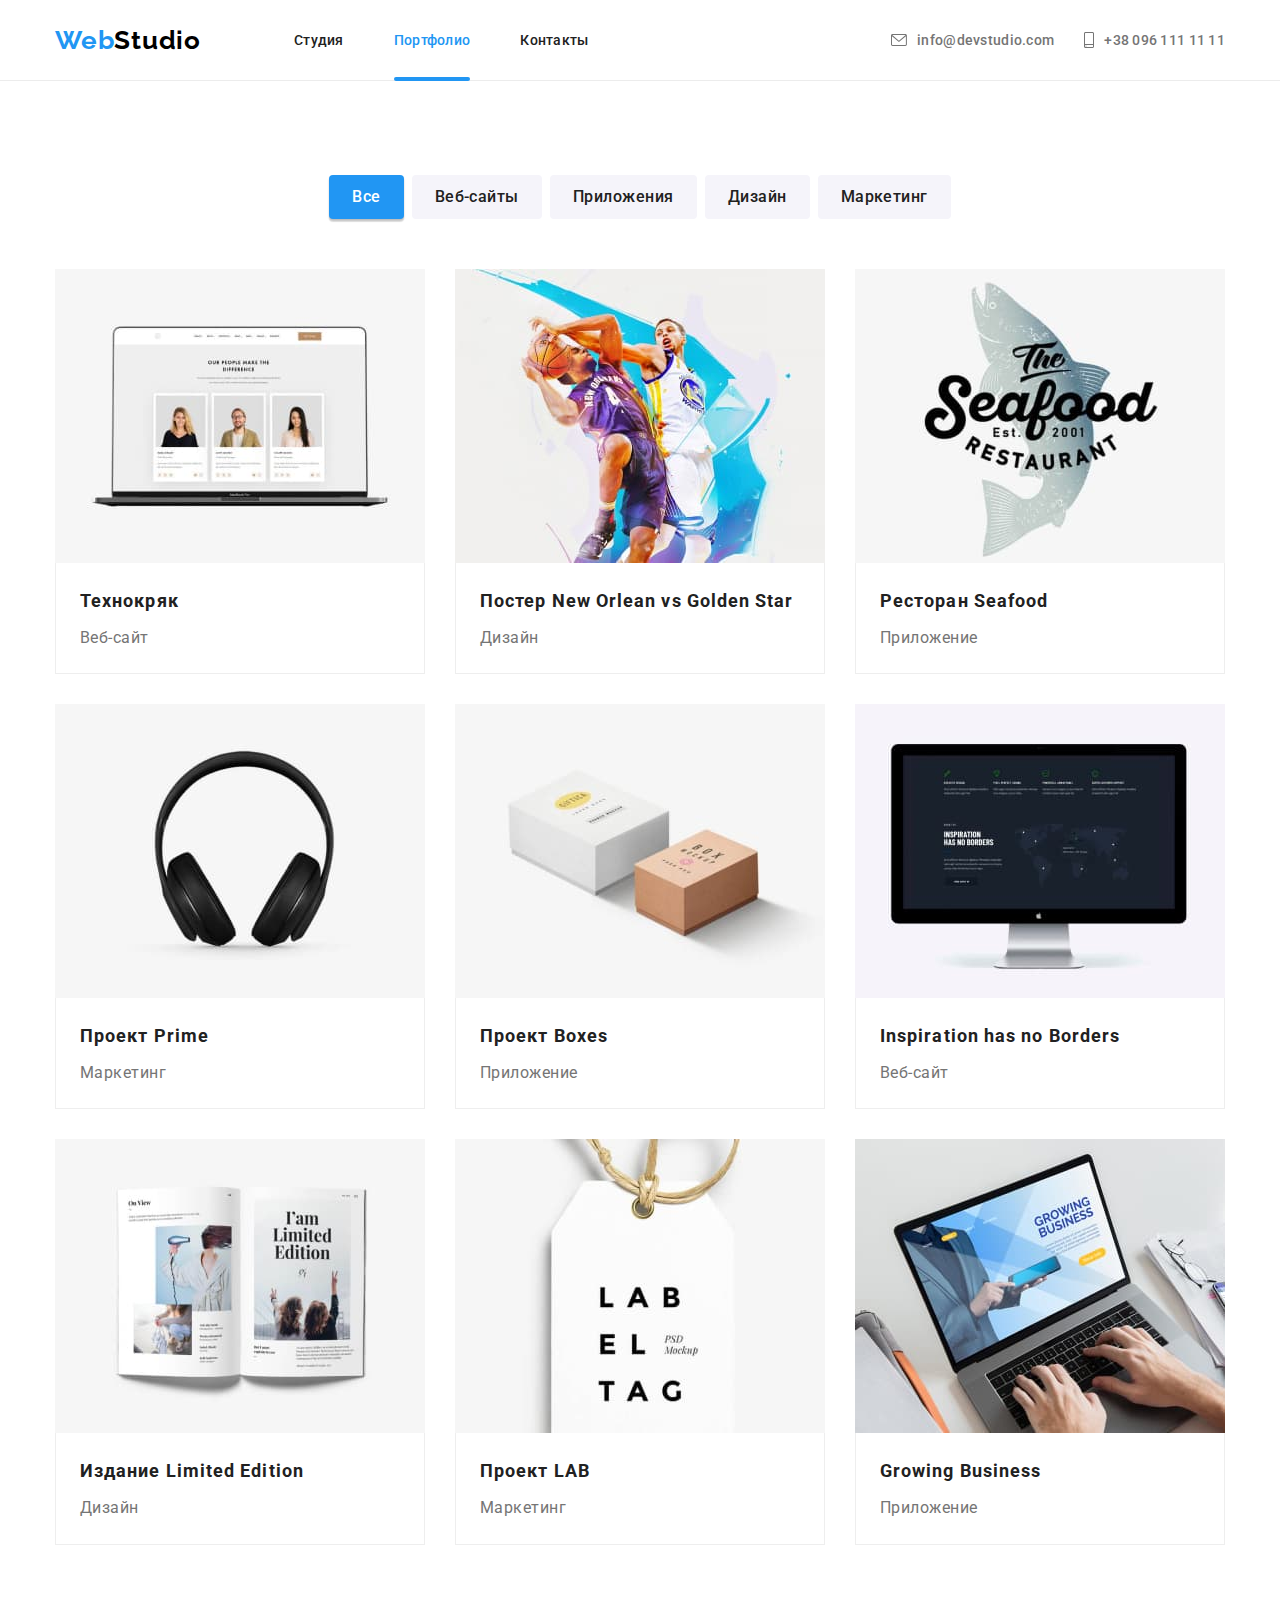
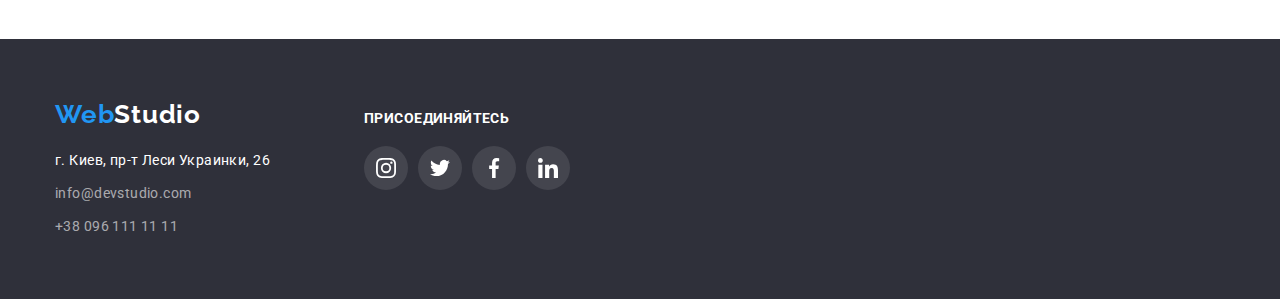
==== portfolio.html @ a91f4798 "create repo" ====
<!DOCTYPE html>
<html lang="ru">
<head>
    <meta charset="UTF-8">
    <meta http-equiv="X-UA-Compatible" content="IE=edge">
    <meta name="viewport" content="width=device-width, initial-scale=1.0">
    <!-- Сначала нормализатор -->
    <link rel="stylesheet" href="https://cdnjs.cloudflare.com/ajax/libs/modern-normalize/1.0.0/modern-normalize.min.css" />
    <link rel="preconnect" href="https://fonts.googleapis.com">
    <link rel="preconnect" href="https://fonts.gstatic.com" crossorigin>
    <link href="https://fonts.googleapis.com/css2?family=Raleway:wght@700&family=Roboto:wght@400;500;700;900&display=swap"
        rel="stylesheet">
    <link rel="stylesheet" href="./css/styles.css">
    <title>Портфолио</title>
</head>
<body>
    <!--шапка сайта-->
    <header class="header">
        <div class="container">
            <nav class="site-nav">
                <a href="./index.html" class="logo" target="_blank" rel="noopener noreferrer">
                    <span class="accent">Web</span>Studio
                </a>
    
                <ul class="nav-list">
                    <li class="item">
                        <a href="./index.html" class="link ">Студия</a>
                    </li>
                    <li class="item">
                        <a href="./portfolio.html" class="link current">Портфолио</a>
                    </li>
                    <li class="item">
                        <a href="" class="link">Контакты</a>
                    </li>
                </ul>
            </nav>
    
            <ul class="nav-address">
                <li class="nav-address-item ">
                    <svg class="nav-address-icon" width="16" height="12">
                        <use href="./images/symbol-defs.svg#icon-envelope"></use>
                    </svg>
                    <a href="mailto:info@devstudio.com" class="link envelope">info@devstudio.com</a>
                </li>
                <li class="nav-address-item ">
                    <svg class="nav-address-icon" width="10" height="16">
                        <use href="./images/symbol-defs.svg#icon-smartphone"></use>
                    </svg>
                    <a href="tel:+380961111111" class="link smartphone">+38 096 111 11 11</a>
                </li>
            </ul>
        </div>
    
    </header>
    <!--Контент страницы Портфолио-->
    <main>

        <section class="section">
            <div class="container">
                <h1 class="hidden">Портфолио</h1>
            <!--Фильтр поиска по странице-->
                <ul class="filter-list ">
                    <li class="filter-item">
                        <button class="btn current-btn" type="button">Все</button>
                    </li>
                    <li class="filter-item"> 
                        <button class="btn" type="button">Веб-сайты</button>
                    </li>
                    <li class="filter-item">
                        <button class="btn" type="button">Приложения</button>
                    </li>
                    <li class="filter-item">
                        <button class="btn" type="button">Дизайн</button>
                    </li>
                    <li class="filter-item">
                        <button class="btn" type="button">Маркетинг</button>
                    </li>
                </ul>

                <ul class="portfolio-list ">
                    <li class="portfolio-card">
                        <a href="" class="link">
                            <div class="card-thumb">
                                <img src="./images/portfolio1.jpg" 
                                alt="Веб-сайт Технокряк" 
                                width="370" height="294">
                                <div class="card-overlay">
                                    <p class="text-overlay"> Ресурс предлагает комплексные предложения с разным уровнем функционала и сервисов. Все это позволит посетителю получить
                                    исчерпывающие сведения о компании или частном лице.</p>
                                </div>
                            </div>
                            <div class="description">
                                <h2 class="title">Технокряк</h2>
                                <p class="text">Веб-сайт</p>
                            </div>
                        </a>
                    </li>
                    <li class="portfolio-card">
                        <a href="" class="link">
                            <div class="card-thumb">
                            <img src="./images/portfolio2.jpg"
                            alt="Постер New Orlean vs Golden Star"
                            width="370" height="294">
                            <div class="card-overlay">
                                <p class="text-overlay"> Ресурс предлагает комплексные предложения с разным уровнем функционала и сервисов. Все это
                                    позволит посетителю получить
                                    исчерпывающие сведения о компании или частном лице.</p>
                            </div>
                            </div>
                            <div class="description">
                            <h2 class="title">Постер New Orlean vs Golden Star</h2>
                            <p class="text">Дизайн</p>
                            </div>
                        </a>
                    </li>
                    <li class="portfolio-card">
                        <a href="" class="link">
                            <div class="card-thumb">
                            <img src="./images/portfolio3.jpg"
                            alt="Логотип Ресторана Seafood"
                            width="370" height="294">
                            <div class="card-overlay">
                                <p class="text-overlay"> Ресурс предлагает комплексные предложения с разным уровнем функционала и сервисов. Все это
                                    позволит посетителю получить
                                    исчерпывающие сведения о компании или частном лице.</p>
                            </div>
                            </div>
                            <div class="description">
                            <h2 class="title">Ресторан Seafood</h2>
                            <p class="text">Приложение</p>
                            </div>
                        </a>
                    </li>
                    <li class="portfolio-card">
                     <a href="" class="link">
                        <div class="card-thumb">
                            <img src="./images/portfolio4.jpg" 
                            alt="Наушники Проект Prime"
                            width="370" height="294">
                            <div class="card-overlay">
                                <p class="text-overlay"> Ресурс предлагает комплексные предложения с разным уровнем функционала и сервисов. Все это
                                    позволит посетителю получить
                                    исчерпывающие сведения о компании или частном лице.</p>
                            </div>
                        </div>
                        <div class="description">
                            <h2 class="title">Проект Prime</h2>
                            <p class="text">Маркетинг</p>
                        </div>
                        </a>
                    </li>
                    <li class="portfolio-card">
                        <a href="" class="link">
                            <div class="card-thumb">
                            <img src="./images/portfolio5.jpg" 
                            alt="Проект Boxes"
                            width="370" height="294">
                            <div class="card-overlay">
                                <p class="text-overlay"> Ресурс предлагает комплексные предложения с разным уровнем функционала и сервисов. Все это
                                    позволит посетителю получить
                                    исчерпывающие сведения о компании или частном лице.</p>
                            </div>
                            </div>
                            <div class="description">
                            <h2 class="title">Проект Boxes</h2>
                            <p class="text">Приложение</p>
                            </div>
                        </a>
                    </li>
                    <li class="portfolio-card">
                        <a href="" class="link">
                            <div class="card-thumb">
                            <img src="./images/portfolio6.jpg" 
                            alt="Веб-сайтInspiration has no Borders"
                            width="370" height="294">
                            <div class="card-overlay">
                                <p class="text-overlay"> Ресурс предлагает комплексные предложения с разным уровнем функционала и сервисов. Все это
                                    позволит посетителю получить
                                    исчерпывающие сведения о компании или частном лице.</p>
                            </div>
                            </div>
                            <div class="description">
                            <h2 class="title" lang="en">Inspiration has no Borders</h2>
                            <p class="text">Веб-сайт</p>
                            </div>
                        </a>
                    </li>
                    <li class="portfolio-card">
                        <a href="" class="link">
                            <div class="card-thumb">
                            <img src="./images/portfolio7.jpg" 
                            alt="Дизайн книг издания Limited Edition"
                            width="370" height="294">
                            <div class="card-overlay">
                                <p class="text-overlay"> Ресурс предлагает комплексные предложения с разным уровнем функционала и сервисов. Все это
                                    позволит посетителю получить
                                    исчерпывающие сведения о компании или частном лице.</p>
                            </div>
                            </div>
                            <div class="description">
                            <h2 class="title">Издание Limited Edition</h2>
                            <p class="text">Дизайн</p>
                            </div>
                        </a>
                    </li>
                    <li class="portfolio-card">
                        <a href="" class="link">
                            <div class="card-thumb">
                            <img src="./images/portfolio8.jpg" 
                            alt="Бирка Проекта LAB"
                            width="370" height="294">
                            <div class="card-overlay">
                                <p class="text-overlay"> Ресурс предлагает комплексные предложения с разным уровнем функционала и сервисов. Все это
                                    позволит посетителю получить
                                    исчерпывающие сведения о компании или частном лице.</p>
                            </div>
                            </div>
                            <div class="description">
                            <h2 class="title">Проект LAB</h2>
                            <p class="text">Маркетинг</p>
                            </div>
                        </a>
                    </li>
                    <li class="portfolio-card">
                        <a href="" class="link">
                            <div class="card-thumb">
                            <img src="./images/portfolio9.jpg" 
                            alt="Экран ноутбука с приложением Growing Business"
                            width="370" height="294">
                            <div class="card-overlay">
                                <p class="text-overlay"> Ресурс предлагает комплексные предложения с разным уровнем функционала и сервисов. Все это
                                    позволит посетителю получить
                                    исчерпывающие сведения о компании или частном лице.</p>
                            </div>
                            </div>
                            <div class="description">
                            <h2 class="title">Growing Business</h2>
                            <p class="text">Приложение</p>
                            </div>
                        </a>
                    </li>
                </ul>
            </div>
        </section>
    </main>
    <!--Подвал -->
    <footer>
        <div class="container">
            <div class="address-footer">
                <a class="logo" href="./index.html" target="_blank" rel="noopener noreferrer">
                    <span class="accent">Web</span>Studio
                </a>
                <address>
                    <ul class="address-list ">
                        <li class="address-item">
                            <p> г. Киев, пр-т Леси Украинки, 26</p>
                        </li>
                        <li class="address-item">
                            <a class="link" href="mailto:info@devstudio.com">info@devstudio.com</a>
                        <li class="address-item">
                            <a class="link" href="tel:+380961111111">+38 096 111 11 11</a>
                        </li>
                    </ul>
                </address>
            </div>
    
            <div class="social-footer">
                <p class="social-footer-title">Присоединяйтесь</p>
                <ul class="footer-social-list">
                    <li class="footer-social-item">
                        <a class="footer-social-link" href="">
                            <svg class="footer-social-icon" width="20" height="20">
                                <use href="./images/symbol-defs.svg#icon-instagram"></use>
                            </svg>
                        </a>
                    </li>
                    <li class="footer-social-item">
                        <a class="footer-social-link current" href="">
                            <svg class="footer-social-icon" width="20" height="20">
                                <use href="./images/symbol-defs.svg#icon-twitter"></use>
                            </svg>
                        </a>
                    </li>
                    <li class="footer-social-item">
                        <a class="footer-social-link" href="">
                            <svg class="footer-social-icon" width="20" height="20">
                                <use href="./images/symbol-defs.svg#icon-facebook"></use>
                            </svg>
                        </a>
                    </li>
                    <li class="footer-social-item">
                        <a class="footer-social-link" href="">
                            <svg class="footer-social-icon" width="20" height="20">
                                <use href="./images/symbol-defs.svg#icon-linkedin"></use>
                            </svg>
                        </a>
                    </li>
                </ul>
            </div>
    
    
        </div>
    </footer>

</body>
</html>
---- css/styles.css ----
:root {
  --accent-color: #2196f3;
  --text-color-p: #757575; /*text color */
  --text-color-h: #212121; /*header color */
  --text-color-logo: #000000;
  --text-color-hover: #ffffff;
  --text-color-logo-footer: #ffffff;
  --bg-color-main: #ffffff; /*background-color section  */
  --bg-color-card: #ffffff;
  --bg-color-header: #ffffff;
  --bg-overlay-accent: rgba(33, 150, 243, 0.9);
  --hero-title-color: #ffffff;
  --btn-text-color: #ffffff;
  --social-color-hover: #ffffff;
  --social-color: #afb1b8;
  --bg-color-hero: #2f303a; /*background-color section-hero  */
  --bg-color-footer: #2f303a;
  --line-color: #ececec; /* line-color header(top)*/
  --bg-section-team: #f5f4fa; /*background-color section-team */
  --link-color-address: rgba(255, 255, 255, 0.6);
  --p-color-address: #ffffff;
  --bg-hover-button: #188ce8;
  --bg-social-icon-footer: rgba(255, 255, 255, 0.1);
}
html {
  box-sizing: border-box;
}
*,
*::before,
*::after {
  box-sizing: inherit;
}
/* Убираем  маркеры */
ul,
ol {
  list-style: none;
}

/* Убираем внешние, внутренние отступы */
body,
h1,
h2,
h3,
h4,
p,
ul,
ol,
li,
figure,
figcaption,
blockquote,
customer-item-link dl,
dd {
  margin: 0;
  padding: 0;
}
/* Упрощаем работу с изображениями */
img {
  display: block;
  max-width: 100%;
  height: auto;
}
body {
  font-family: 'Roboto', sans-serif;
  font-size: 14px;
  line-height: 1.17;
  color: var(--text-color-p);
  background-color: var(--bg-color-main);
}
.container {
  /* outline: 1px solid tomato; */
  width: 1200px; /* 1170+ 15+15*/
  padding: 0 15px;
  margin: 0 auto;
  text-align: center;
}

.link,
.logo {
  text-decoration: none;
}
/* header */
.header {
  width: 100%;
  /* position: fixed;
  z-index: 1; */
  background-color: var(--bg-color-header);
  border-bottom: 1px solid var(--line-color);
}
.header > .container {
  display: flex;
}
/* site nav */
.site-nav {
  display: flex;
  align-items: center;
  justify-content: flex-start;
}
/* main {
  padding-top: 80.38px;
} */
.logo {
  margin-right: 93px;
  font-family: 'Raleway', sans-serif;
  font-weight: 700;
  font-size: 26px;
  line-height: 1.19; /* 31px/26px =1.19 */
  color: var(--text-color-logo);
  /* identical to box height */
  letter-spacing: 0.03em;
}
.logo .accent {
  color: var(--accent-color);
}

.site-nav .link:hover,
.site-nav .link:focus,
.address-item .link:hover,
.address-item .link:focus {
  color: var(--accent-color);
}
.nav-list,
.nav-address {
  display: flex;
}
.nav-list .item {
  margin-right: 50px;
}
.nav-list .item:last-child {
  margin-right: 0;
}
.nav-list .link {
  display: block;
  padding-top: 32px;
  padding-bottom: 32px;
  color: var(--text-color-h);

  font-weight: 500;
  /* font-size: 14px; */
  /* line-height: 1.17; 16.41px/14px =1.17 */
  letter-spacing: 0.02em;
  transition-property: color;
  transition-duration: 250ms;
  transition-timing-function: cubic-bezier(0.4, 0, 0.2, 1);
}
.nav-list .current {
  color: var(--accent-color);
}
.nav-list .item {
  position: relative;
}

.link.current::after,
.nav-list .link::after,
.nav-address-item::after {
  position: absolute;
  content: '';
  bottom: -1px;
  left: 0;
  width: 100%;
  height: 4px;
  background-color: var(--accent-color);
  border-radius: 2px;
  transition: background-color 250ms cubic-bezier(0.4, 0, 0.2, 1),
    opacity 250ms cubic-bezier(0.4, 0, 0.2, 1);
}

.nav-list .link::after,
.nav-address-item::after {
  opacity: 0;
  transform: scale(0);
  transition: transform 250ms cubic-bezier(0.4, 0, 0.2, 1);
}

.link.current::after {
  opacity: 1;
  transform: scale(1);
}
.nav-list .link:hover::after,
.nav-list .link:focus::after,
.nav-address-item:hover::after,
.nav-address-item:focus::after {
  opacity: 1;
  transform: scale(1);
}
.nav-address {
  margin-left: auto;
}
.nav-address-item + .nav-address-item {
  margin-left: 30px;
}

.nav-address-item {
  position: relative;
  display: flex;
  justify-content: center;
  align-items: center;
  padding-top: 32px;
  padding-bottom: 32px;
  color: var(--text-color-p);
  font-weight: 500;
  letter-spacing: 0.02em;
  fill: var(--link-color-address);
}
.nav-address-item .link {
  color: inherit;
  transition: color 250ms cubic-bezier(0.4, 0, 0.2, 1);
}

.nav-address-item:hover .link,
.nav-address-item:focus .link,
.nav-address-item:hover .nav-address-icon,
.nav-address-item:focus .nav-address-icon {
  color: var(--accent-color);
  fill: var(--accent-color);
}
.nav-address-icon {
  margin-right: 10px;
  fill: currentColor;
}

/* section Hero */
.hero {
  max-width: 1600px;
  height: 600px;
  margin: 0 auto;
  padding-top: 200px;
  padding-bottom: 200px;
  background-color: var(--bg-color-hero);
  background-image: linear-gradient(to right, rgba(0, 0, 0, 0.4) 0%, rgba(47, 48, 58, 0.4) 100%),
    url(./../images/img_hero.jpg);
  background-size: cover, cover;
  background-position: center, center;
  background-repeat: no-repeat, no-repeat;
  text-align: center;
}

.hero-title {
  margin: 0 auto;
  width: 696px;
  color: var(--hero-title-color);
  font-weight: 900;
  font-size: 44px;
  line-height: 1.36; /* 60px/44px =1.36 */

  letter-spacing: 0.06em;
  text-transform: uppercase;
}

.hero .btn {
  margin-top: 30px;
  padding: 10px 32px;
  color: var(--btn-text-color);
  background-color: var(--accent-color);

  font-weight: 700;
  font-size: 16px;
  line-height: 1.88;
  /* identical to box height, or 188% = 30px/16px */

  align-items: center;
  text-align: center;
  letter-spacing: 0.06em;

  border: 1px solid transparent; /* прозрачная рамка*/
  border-radius: 4px;
  border: none;

  cursor: pointer;

  transition: background-color 250ms cubic-bezier(0.4, 0, 0.2, 1);
}
.hero .btn:hover,
.hero .btn:focus {
  background-color: var(--bg-hover-button);
}
/* section Features */
.section {
  padding: 94px 0;
  margin-top: 0;
}
.hidden {
  position: absolute;
  width: 1px;
  height: 1px;
  margin: -1px;
  border: 0;
  padding: 0;
  white-space: nowrap;
  clip-path: inset(100%);
  clip: rect(0 0 0 0);
  overflow: hidden;
}
.feature-list {
  display: flex;
  flex-wrap: wrap;
}
.feature-list .feature-item {
  width: 270px;
  text-align: left;
}
.feature-list .feature-item + .feature-item {
  margin-left: 30px;
}
.feature-item-rectangle {
  width: 270px;
  height: 120px;
  margin-bottom: 30px;
  display: flex;
  justify-content: center;
  align-items: center;
  fill: var(--text-color-h);
  background-color: var(--bg-section-team);
  border-radius: 4px;
}
.feature-item-icon {
  width: 70px;
  height: 70px;
}

.feature-item .title {
  margin-bottom: 10px;
  font-weight: 700;
  font-size: 14px;
  line-height: 1.14;
  letter-spacing: 0.03em;
  text-transform: uppercase;
  color: var(--text-color-h);
}
.feature-item .text {
  font-weight: 400;
  line-height: 1.71;
  /* or 171% = 24px/14px*/
  letter-spacing: 0.03em;
}
/* section Projects */
.projects {
  padding-top: 0;
}
.section-title {
  margin-top: 0;
  margin-bottom: 50px;
  color: var(--text-color-h);
  font-weight: 700;
  font-size: 36px;
  line-height: 1.17; /* or 117% = 42px/36px*/
  text-align: center;
  letter-spacing: 0.03em;
}
.projects-list {
  display: flex;
  flex-wrap: nowrap;
}
.projects-item + .projects-item {
  margin-left: 30px;
}
.thumb {
  position: relative;
  box-sizing: border-box;

  width: 370px;
  height: 294px;
}
.thumb img {
  object-fit: cover;
}
.thumb > .label {
  position: absolute;
  bottom: 0;
  left: 0;
  margin: 0;
  display: flex;
  align-items: center;
  justify-content: center;

  min-width: 100%;
  min-height: 70px;

  font-style: normal;
  font-weight: 700;
  font-size: 14px;
  line-height: 1.14;
  text-align: center;
  letter-spacing: 0.03em;
  text-transform: uppercase;
  color: var(--text-color-hover);
  background: rgba(47, 48, 58, 0.8);
  box-sizing: border-box;
}
/* section Team */
.section-team {
  background-color: var(--bg-section-team);
}
/* .section-team .section-title {
} */
.team-list {
  display: flex;
  flex-wrap: wrap;
}
.team-card {
  background-color: var(--bg-color-card);
  box-shadow: 0px 1px 3px rgba(0, 0, 0, 0.12), 0px 1px 1px rgba(0, 0, 0, 0.14),
    0px 2px 1px rgba(0, 0, 0, 0.2);
  border-radius: 0px 0px 4px 4px;
}
.team-list .team-card + .team-card {
  margin-left: 30px;
}
.card-description {
  padding: 30px 0;
}

.card-name {
  margin-bottom: 10px;
  color: var(--text-color-h);
  font-weight: 500;
  font-size: 16px;
  line-height: 1.19; /*19px/16px= 1.19*/
  /* identical to box height */
  text-align: center;
  letter-spacing: 0.03em;
}
.team-card .text {
  margin-bottom: 16px;
  font-size: 16px;
  line-height: 1.19; /*19px/16px= 1.19*/
  /* identical to box height */
  text-align: center;
  letter-spacing: 0.03em;
}
.team-social-list {
  display: flex;
  justify-content: center;
  align-items: center;
}

.team-social-item + .team-social-item {
  margin-left: 10px;
}
.team-social-link {
  width: 44px;
  height: 44px;
  display: flex;
  justify-content: center;
  align-items: center;
  border-radius: 50%;
  background-color: transparent;
  fill: var(--social-color);
  transition: color 250ms cubic-bezier(0.4, 0, 0.2, 1), fill 250ms cubic-bezier(0.4, 0, 0.2, 1),
    background-color 250ms cubic-bezier(0.4, 0, 0.2, 1);
}
.team-social-link:hover,
.team-social-link:focus {
  background-color: var(--accent-color);
  fill: var(--social-color-hover);
}
/* section customer */
.customer .container {
  padding: 94px 0;
}
.customer-title {
  margin-bottom: 50px;
  color: var(--text-color-h);
  font-weight: 700;
  font-size: 36px;
  line-height: 1.16;
  text-align: center;
  letter-spacing: 0.03em;
}
.customer-list {
  display: flex;
  flex-wrap: nowrap;
  justify-content: center;
}
.customer-item {
  width: 170px;
  height: 92px;
  display: flex;
  justify-content: center;
  align-items: center;
}
.customer-item + .customer-item {
  margin-left: 30px;
}
.customer-item-link {
  padding: 16px 32px;
  display: flex;
  text-decoration: none;
  color: var(--social-color);
  fill: var(--social-color);
  border: 1px solid var(--social-color);
  box-sizing: border-box;
  border-radius: 4px;
  transition: color 250ms cubic-bezier(0.4, 0, 0.2, 1), fill 250ms cubic-bezier(0.4, 0, 0.2, 1),
    border-color 250ms cubic-bezier(0.4, 0, 0.2, 1);
}
.customer-item-icon {
  width: 106px;
  height: 60px;
}

.customer-item-link:hover,
.customer-item-link:focus {
  color: var(--accent-color);
  fill: var(--accent-color);
  border: 1px solid var(--accent-color);
  box-sizing: border-box;
}

/* Footer */
footer {
  padding: 60px 0;
  background-color: var(--bg-color-footer);
}
footer .container {
  display: flex;
  text-align: left;
  align-items: baseline;
}
.address-footer {
  margin-right: 70px;
}
footer .logo {
  display: inline-block;
  margin-bottom: 20px;
  color: var(--text-color-logo-footer);
  font-size: 26px;
  line-height: 1.19;
}
.address-item p {
  margin: 0;
}
.address-list .address-item + .address-item {
  margin-top: 9px;
}
.address-item {
  color: var(--p-color-address);
  font-style: normal;
  line-height: 1.71;
  /* or 171% =24px/14px */
  letter-spacing: 0.03em;
}

.address-item .link {
  color: var(--link-color-address);
  transition: color 250ms cubic-bezier(0.4, 0, 0.2, 1);
}

.social-footer-title {
  margin-bottom: 20px;
  font-weight: 700;
  font-size: 14px;
  line-height: 1.14;
  letter-spacing: 0.03em;
  text-transform: uppercase;

  color: var(--text-color-logo-footer);
}
.footer-social-list {
  display: flex;
  justify-content: center;
  align-items: center;
}

.footer-social-item + .footer-social-item {
  margin-left: 10px;
}
.footer-social-link {
  width: 44px;
  height: 44px;
  display: flex;
  justify-content: center;
  align-items: center;
  border-radius: 50%;
  background-color: var(--bg-social-icon-footer);
  fill: var(--text-color-logo-footer);
  transition: background-color 250ms cubic-bezier(0.4, 0, 0.2, 1),
    fill 250ms cubic-bezier(0.4, 0, 0.2, 1);
}

.footer-social-link:hover,
.footer-social-link:focus {
  background-color: var(--accent-color);
  fill: var(--social-color-hover);
}
/* section Portfolio */
.filter-list {
  display: flex;
  flex-wrap: wrap;
  flex-direction: row;
  margin-bottom: 50px;
  align-items: center;
  justify-content: center;
}
.filter-list .filter-item + .filter-item {
  margin-left: 8px;
}
.filter-item .btn {
  padding: 8px 22px;
  color: var(--text-color-h);
  background-color: var(--bg-section-team);
  font-weight: 500;
  font-size: 16px;
  line-height: 1.62;
  /* identical to box height, or 162%=26px/16px */
  text-align: center;
  letter-spacing: 0.03em;

  border: 1px solid transparent; /* прозрачная рамка*/
  border-radius: 4px;
  cursor: pointer;

  transition: background-color 250ms cubic-bezier(0.4, 0, 0.2, 1),
    color 250ms cubic-bezier(0.4, 0, 0.2, 1), box-shadow 250ms cubic-bezier(0.4, 0, 0.2, 1);
}
.filter-item .btn:hover,
.filter-item .btn:focus,
.filter-item .btn:active,
.filter-item .current-btn {
  color: var(--btn-text-color);
  background: var(--accent-color);
  /* shadow-middle */
  box-shadow: 0px 3px 1px rgba(0, 0, 0, 0.1), 0px 1px 2px rgba(0, 0, 0, 0.08),
    0px 2px 2px rgba(0, 0, 0, 0.12);
}

.portfolio-list {
  margin-top: 50px;
  display: flex;
  flex-wrap: wrap;
}
.portfolio-card {
  min-width: 370px;
  margin-right: 30px;
  margin-bottom: 30px;
  background-color: var(--bg-color-card);
}

.portfolio-card:nth-child(3n) {
  margin-right: 0;
}
.portfolio-card:nth-last-child(-n + 3) {
  margin-bottom: 0;
}
.portfolio-card .link {
  display: block;
  transition: box-shadow 250ms cubic-bezier(0.4, 0, 0.2, 1);
}
.portfolio-card .link:hover,
.portfolio-card .link:focus {
  box-shadow: 0px 1px 1px rgba(0, 0, 0, 0.12), 0px 4px 4px rgba(0, 0, 0, 0.06),
    1px 4px 6px rgba(0, 0, 0, 0.16);
}
.card-thumb img {
  display: block;
  min-width: 100%;
  height: auto;
  /* overflow: hidden; */
}
.card-thumb {
  position: relative;
  overflow: hidden;
}
.portfolio-card .link:hover .card-overlay,
.portfolio-card .link:focus .card-overlay {
  transform: translatey(0);
}
.card-overlay {
  position: absolute;
  display: flex;
  top: 0;
  left: 0;
  width: 100%;
  height: 100%;
  background-color: var(--bg-overlay-accent);
  transform: translatey(100%);
  transition: transform 250ms cubic-bezier(0.4, 0, 0.2, 1);
}
.text-overlay {
  padding: 63px 24px;
  font-size: 18px;
  line-height: 1.56;
  /* or 156% */
  letter-spacing: 0.03em;
  color: var(--text-color-hover);
  text-align: left;
}

.description {
  padding: 20px 24px;
  text-align: left;
  border: 1px solid rgba(238, 238, 238, 1);
  border-top: 0;
  box-sizing: border-box;
}
.portfolio-card .title {
  margin: 0;
  color: var(--text-color-h);
  font-weight: 700;
  font-size: 18px;
  line-height: 2;
  /* identical to box height, or 200% =36px/18px*/
  letter-spacing: 0.06em;
}
.portfolio-card .text {
  margin-top: 4px;
  margin-bottom: 0;
  color: var(--text-color-p);
  font-size: 16px;
  line-height: 1.88;
  /* identical to box height, or 188%=30px/16px */

  letter-spacing: 0.03em;
}
/* modal  */
.backdrop {
  position: fixed;
  z-index: 99;
  top: 0;
  left: 0;
  width: 100%;
  height: 100%;
  background-color: rgba(0, 0, 0, 0.2);
  transition: opacity 500ms visibility 500ms;
}
.is-hidden {
  /* патерн приховування єлементів */
  visibility: hidden;
  opacity: 0;
  pointer-events: none; /* не регистрирует на элементе событие*/
}
.modal {
  position: absolute;
  top: 50%;
  left: 50%;

  width: 528px;
  height: 581px;
  background-color: rgba(255, 255, 255, 1);
  box-shadow: 0px 2px 1px 0px rgba(0, 0, 0, 0.2);
  box-shadow: 0px 1px 1px 0px rgba(0, 0, 0, 0.14);
  box-shadow: 0px 1px 3px 0px rgba(0, 0, 0, 0.12);
  border-radius: 4px;

  transform: translate(-50%, -50%) scale(1) rotate(0deg);
  transition: transform 1000ms;
}
.backdrop.is-hidden .modal {
  transform: scale(0.5) rotate(180deg);
}

.close {
  position: absolute;
  margin: 8px;
  width: 30px;
  height: 30px;
  display: flex;
  justify-content: center;
  align-items: center;
  top: 0;
  right: 0;
  fill: var(--text-color-logo);
  background-color: var(--bg-color-main);
  border: 1px solid rgba(0, 0, 0, 0.1);
  border-radius: 50%;
  box-sizing: border-box;
}
.modal-icon {
  width: 18px;
  height: 18px;
  fill: var(--text-color-logo);
}
@keyframes transformModal {
  0% {
    transform: scale(0) rotate(0deg);
  }

  100% {
    transform: scale(1) rotate(360deg);
  }
}
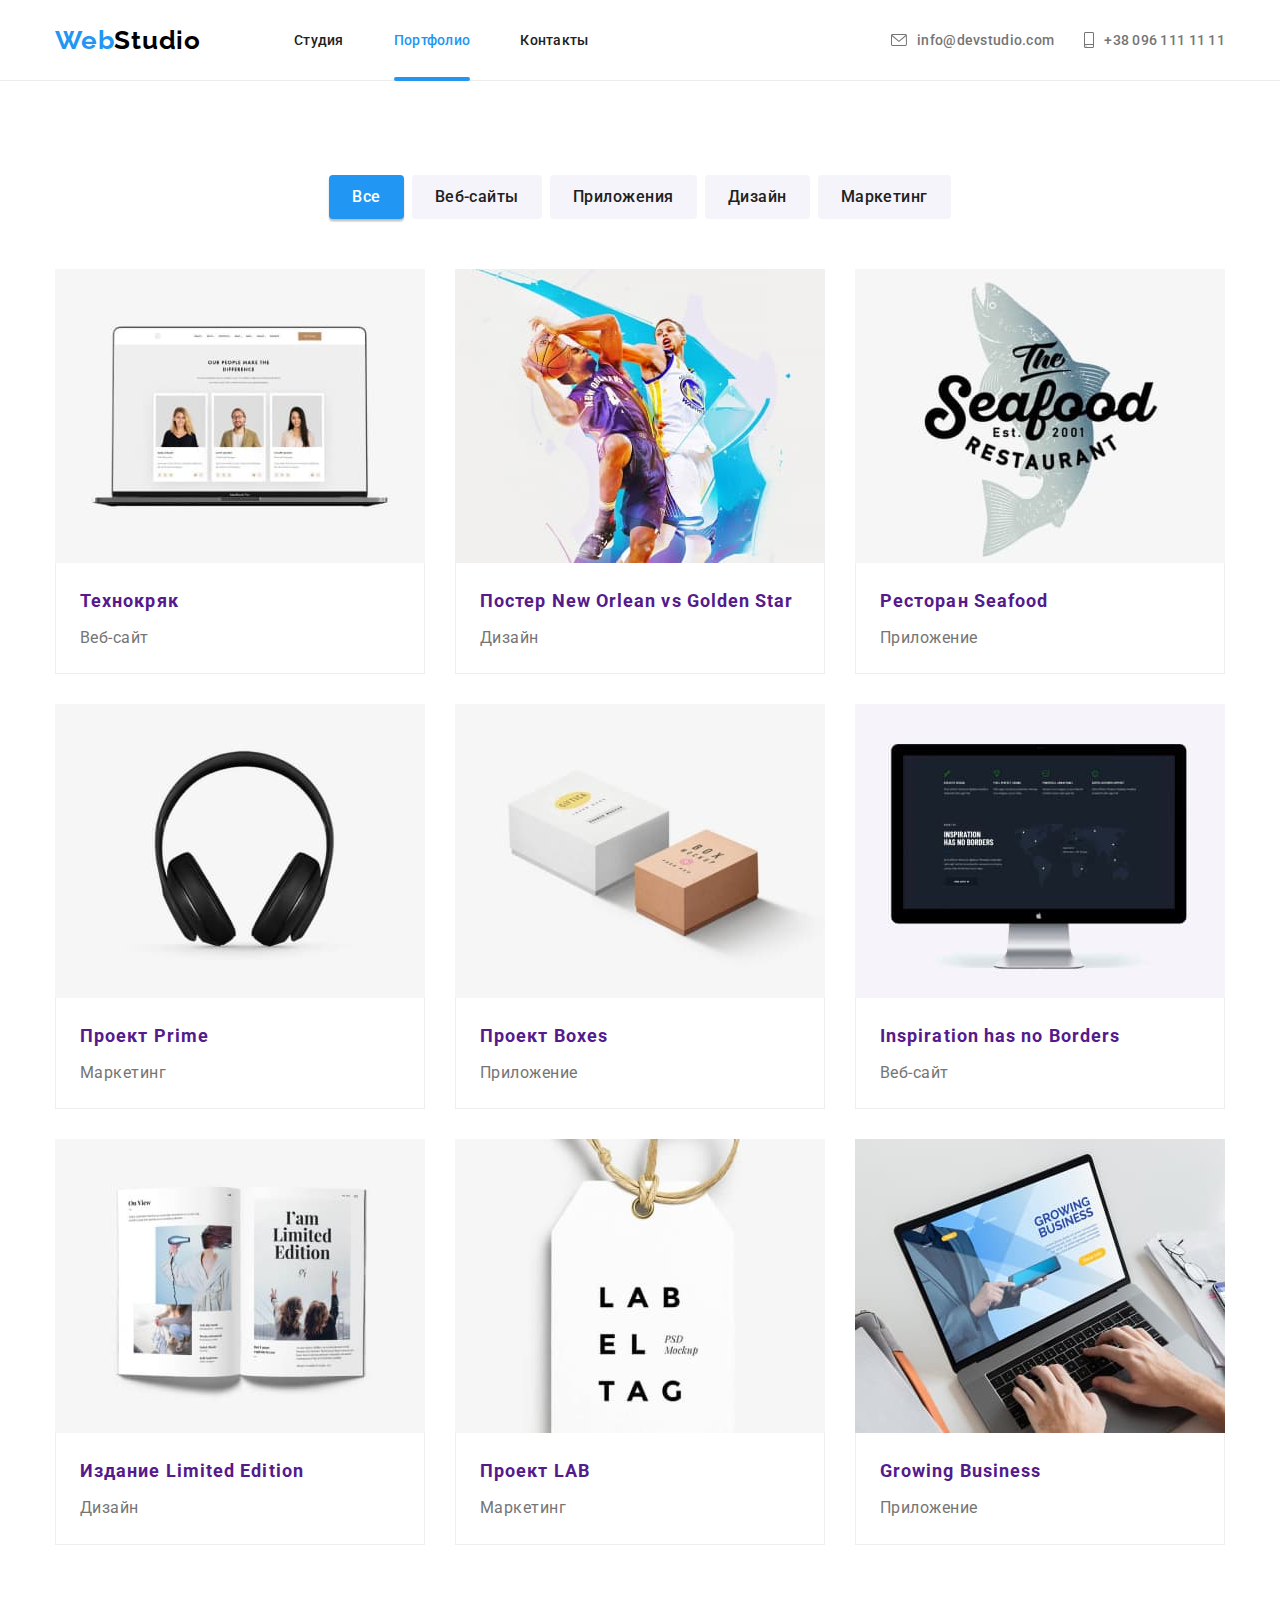
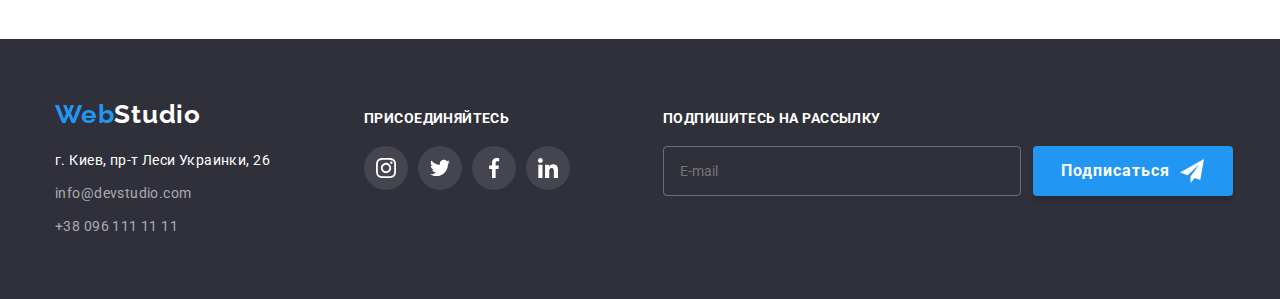
==== commit 23099d11: "update style form" ====
--- a/portfolio.html
+++ b/portfolio.html
@@ -275,7 +275,7 @@
                         </a>
                     </li>
                     <li class="footer-social-item">
-                        <a class="footer-social-link current" href="">
+                        <a class="footer-social-link" href="">
                             <svg class="footer-social-icon" width="20" height="20">
                                 <use href="./images/symbol-defs.svg#icon-twitter"></use>
                             </svg>
@@ -297,7 +297,26 @@
                     </li>
                 </ul>
             </div>
-    
+            <div class="form-footer">
+                <p class="social-footer-title">Подпишитесь на рассылку</p>
+                <form name="email-send-form" class="email-input" autocomplete="on">
+    
+                    <!-- <label for="user_email" class="footer-email"></label> -->
+    
+                    <input class="footer-input-email" type="email" name="email" id="user_email" placeholder="E-mail"
+                        required />
+    
+    
+                    <button class="btn-email-send" type="submit">
+                        <span>Подписаться</span>
+                        <svg class="footer-form-icon" width="24" height="24">
+                            <use href="./images/symbol-defs.svg#icon-send"></use>
+                        </svg>
+                    </button>
+    
+                </form>
+    
+            </div>
     
         </div>
     </footer>
--- a/css/styles.css
+++ b/css/styles.css
@@ -545,7 +545,9 @@
   color: var(--link-color-address);
   transition: color 250ms cubic-bezier(0.4, 0, 0.2, 1);
 }
-
+.social-footer {
+  margin-right: 93px;
+}
 .social-footer-title {
   margin-bottom: 20px;
   font-weight: 700;
@@ -582,6 +584,55 @@
 .footer-social-link:focus {
   background-color: var(--accent-color);
   fill: var(--social-color-hover);
+}
+
+.email-input {
+  display: flex;
+  flex-wrap: nowrap;
+}
+.footer-input-email {
+  width: 358px;
+  height: 50px;
+  padding: 0;
+  padding-left: 16px;
+  margin-right: 12px;
+  outline: none;
+  border: 1px solid rgba(255, 255, 255, 0.3);
+  box-sizing: border-box;
+
+  border-radius: 4px;
+  background-color: transparent;
+}
+
+.btn-email-send {
+  width: 200px;
+  height: 50px;
+  padding: 0;
+  font-weight: 700;
+  font-size: 16px;
+  line-height: 1.88;
+  /* identical to box height, or 188% */
+
+  display: flex;
+
+  align-items: center;
+  text-align: center;
+  letter-spacing: 0.06em;
+
+  color: var(--btn-text-color);
+  background: var(--accent-color);
+  border: none;
+  box-shadow: 0px 4px 4px rgba(0, 0, 0, 0.15);
+  border-radius: 4px;
+  transition: background-color 250ms ubic-bezier(0.4, 0, 0.2, 1);
+}
+.btn-email-send span {
+  margin: 10px 10px 10px 28px;
+}
+
+.btn-email-send:hover,
+.btn-email-send:focus {
+  background-color: var(--bg-hover-button);
 }
 /* section Portfolio */
 .filter-list {
@@ -655,7 +706,6 @@
   display: block;
   min-width: 100%;
   height: auto;
-  /* overflow: hidden; */
 }
 .card-thumb {
   position: relative;
@@ -695,7 +745,9 @@
 }
 .portfolio-card .title {
   margin: 0;
-  color: var(--text-color-h);
+  transition: background-color 250ms cubic-bezier(0.4, 0, 0.2, 1),
+    color 250ms cubic-bezier(0.4, 0, 0.2, 1), box-shadow 250ms cubic-bezier(0.4, 0, 0.2, 1);
+
   font-weight: 700;
   font-size: 18px;
   line-height: 2;
@@ -712,6 +764,8 @@
 
   letter-spacing: 0.03em;
 }
+/*end section Portfolio */
+
 /* modal  */
 .backdrop {
   position: fixed;
@@ -769,7 +823,14 @@
   width: 18px;
   height: 18px;
   fill: var(--text-color-logo);
-}
+  transition: fill 250ms cubic-bezier(0.4, 0, 0.2, 1);
+}
+.modal-icon:focus,
+.modal-icon:hover {
+  fill: var(--accent-color);
+  cursor: pointer;
+}
+
 @keyframes transformModal {
   0% {
     transform: scale(0) rotate(0deg);
@@ -779,3 +840,203 @@
     transform: scale(1) rotate(360deg);
   }
 }
+
+.modal-service {
+  padding: 40px;
+  box-shadow: 0px 1px 3px rgba(0, 0, 0, 0.12), 0px 1px 1px rgba(0, 0, 0, 0.14),
+    0px 2px 1px rgba(0, 0, 0, 0.2);
+  border-radius: 4px;
+}
+.modal-title {
+  margin-bottom: 12px;
+  font-weight: 700;
+  font-size: 20px;
+  line-height: 23px;
+  text-align: center;
+  letter-spacing: 0.03em;
+
+  color: var(--text-color-h);
+}
+.order-service {
+  display: flex;
+  flex-direction: column;
+  margin-bottom: 10px;
+  font-size: 12px;
+  line-height: 1.17;
+  /* identical to box height */
+
+  letter-spacing: 0.01em;
+  cursor: pointer;
+  color: var(--text-color-p);
+}
+.group {
+  display: flex;
+  flex-direction: column;
+  cursor: pointer;
+}
+.form-label {
+  margin-bottom: 4px;
+}
+.form-input {
+  width: 100%;
+  height: 40px;
+  cursor: pointer;
+  margin-bottom: 10px;
+  border: 1px solid rgba(33, 33, 33, 0.2);
+  box-sizing: border-box;
+  border-radius: 4px;
+  outline: none;
+  transition: border-color 250ms cubic-bezier(0.4, 0, 0.2, 1);
+}
+.form-input[type='text'],
+.form-input[type='email'],
+.form-input[type='tel'] {
+  padding: 11px 42px;
+}
+
+.form-input::placeholder {
+  margin: 11px auto 11px 12px;
+  color: var(--text-color-p);
+  background-color: transparent;
+}
+.form-field {
+  position: relative;
+}
+
+.form-input-icon {
+  width: 18px;
+  height: 18px;
+  position: absolute;
+  top: 50%;
+  left: 12px;
+  transform: translateY(-50%);
+  fill: var(--text-color-h);
+  transition: fill 250ms cubic-bezier(0.4, 0, 0.2, 1);
+}
+.form-input:active,
+.form-input:hover,
+.form-input:focus,
+.comment:active,
+.comment:focus,
+.comment:hover {
+  border: 1px solid var(--accent-color);
+}
+
+.form-input:active ~ .form-input-icon,
+.form-input:hover ~ .form-input-icon,
+.form-input:focus ~ .form-input-icon,
+.form-input:not(:placeholder-shown) + .form-input-icon {
+  fill: var(--accent-color);
+}
+.form-input:not(:placeholder-shown) {
+  border: 1px solid var(--accent-color);
+}
+.form-field:focus-within > .form-input-icon {
+  fill: var(--accent-color);
+}
+.form-field:focus-within > .form-input {
+  border: 1px solid var(--accent-color);
+  background-color: transparent;
+}
+.form-input:placeholder-shown {
+  border: 1px solid rgba(33, 33, 33, 0.2);
+  background-color: transparent;
+}
+
+.comment {
+  height: 120px;
+  padding: 12px 16px;
+  margin-bottom: 20px;
+  border: 1px solid rgba(33, 33, 33, 0.2);
+  box-sizing: border-box;
+  border-radius: 4px;
+  outline: none;
+  transition: border-color 250ms cubic-bezier(0.4, 0, 0.2, 1);
+  cursor: pointer;
+}
+.order-service legend {
+  font-size: 14px;
+  line-height: 1.71;
+  /* identical to box height, or 171% */
+
+  letter-spacing: 0.03em;
+}
+.choice {
+  display: flex;
+  justify-content: center;
+  align-items: center;
+  margin-bottom: 30px;
+}
+.choice-label {
+  position: relative;
+  margin: 0;
+  padding: 0;
+  display: flex;
+  justify-content: center;
+  align-items: center;
+}
+.checkbox {
+  width: 16px;
+  height: 15px;
+
+  margin: 0;
+  margin-right: 8px;
+  appearance: none;
+  -webkit-appearance: none;
+  -moz-appearance: none;
+  border-radius: 2px;
+  border: 1px solid var(--text-color-h);
+  box-sizing: border-box;
+  outline: none;
+}
+
+.checkbox-icon {
+  position: absolute;
+  top: 57%;
+  left: 0px;
+  visibility: hidden;
+  opacity: 0;
+  background-size: contain;
+  background-origin: border-box;
+
+  transition: visibility 250ms cubic-bezier(0.4, 0, 0.2, 1);
+}
+.checkbox:checked {
+  border: none;
+}
+.checkbox:checked + .checkbox-icon {
+  visibility: visible;
+  opacity: 1;
+  transform: translateY(-50%);
+}
+.btn-submit {
+  width: 200px;
+  height: 50px;
+
+  padding: 10px auto;
+  margin: 0 auto;
+
+  /* align-items: center;
+  text-align: center; */
+
+  font-weight: 700;
+  font-size: 16px;
+  line-height: 1.88;
+  /* identical to box height, or 188% */
+
+  letter-spacing: 0.06em;
+
+  color: var(--btn-text-color);
+  background: var(--accent-color);
+  border: none;
+  box-shadow: 0px 4px 4px rgba(0, 0, 0, 0.15);
+  border-radius: 4px;
+  cursor: pointer;
+
+  transition: background-color 250ms cubic-bezier(0.4, 0, 0.2, 1);
+}
+
+.btn-submit:hover,
+.btn-submit:focus {
+  background: var(--bg-hover-button);
+}
